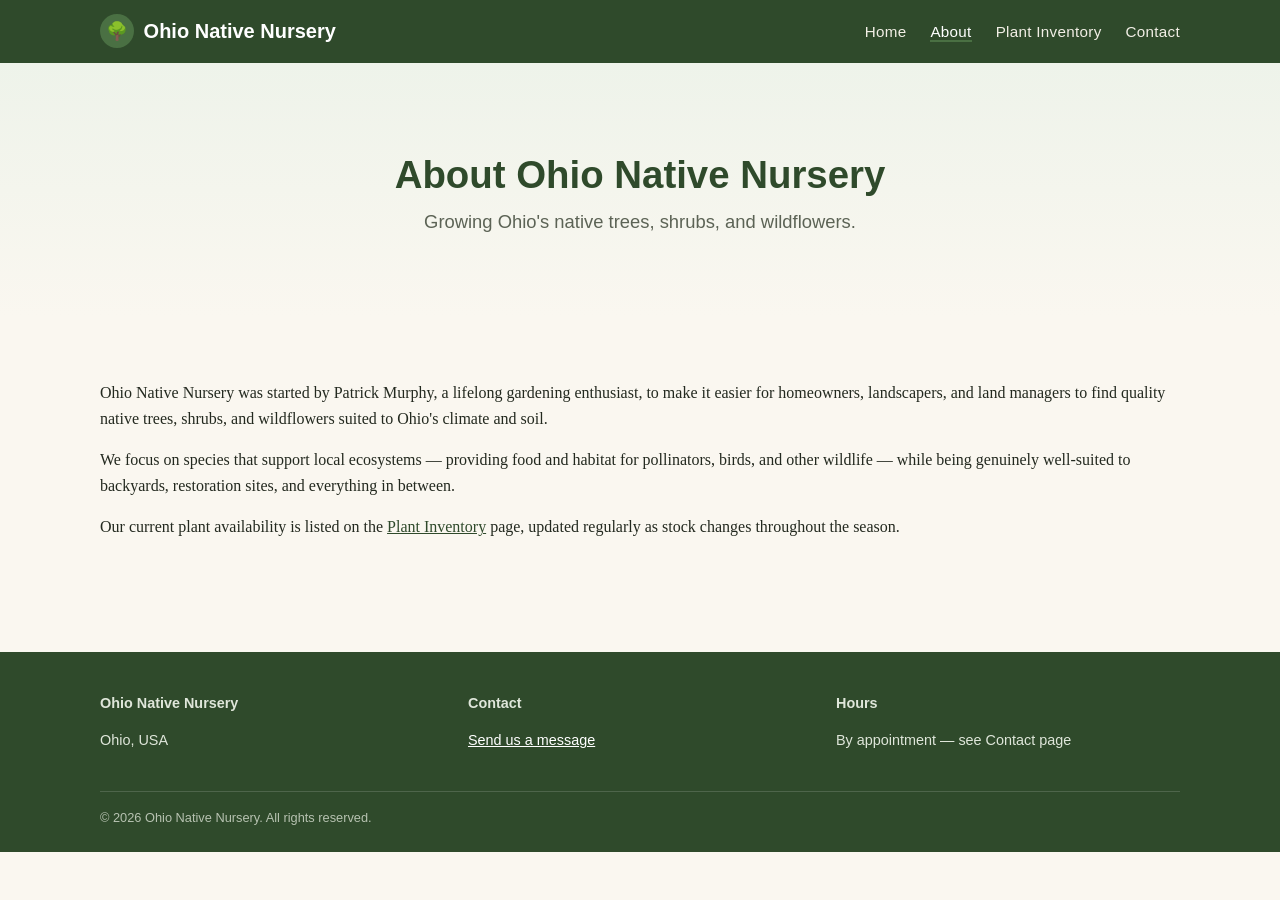
==== about/index.html @ 3f19ba29 "Scaffold static site to replace WordPress on ohionativenursery.com Home/About/Plants/Contact pages, " ====
<!DOCTYPE html>
<html lang="en">
<head>
<meta charset="UTF-8">
<meta name="viewport" content="width=device-width, initial-scale=1.0">
<title>About | Ohio Native Nursery</title>
<meta name="description" content="Learn about Ohio Native Nursery, a grower of native Ohio trees, shrubs, and wildflowers.">
<link rel="canonical" href="https://ohionativenursery.com/about/">
<link rel="stylesheet" href="/css/styles.css">
</head>
<body>
<header class="site-header">
  <div class="container">
    <a class="brand" href="/">
      <span class="brand-mark" aria-hidden="true">🌳</span>
      Ohio Native Nursery
    </a>
    <nav class="main-nav" aria-label="Primary">
      <ul>
        <li><a href="/">Home</a></li>
        <li><a href="/about/" aria-current="page">About</a></li>
        <li><a href="/plants/">Plant Inventory</a></li>
        <li><a href="/contact/">Contact</a></li>
      </ul>
    </nav>
  </div>
</header>

<main>
  <section class="hero">
    <div class="container">
      <h1>About Ohio Native Nursery</h1>
      <p class="tagline">Growing Ohio's native trees, shrubs, and wildflowers.</p>
    </div>
  </section>

  <section class="section">
    <div class="container">
      <!-- TODO: replace this block with the real About copy from your WordPress export -->
      <p>Ohio Native Nursery was started by Patrick Murphy, a lifelong gardening enthusiast, to make it easier for homeowners, landscapers, and land managers to find quality native trees, shrubs, and wildflowers suited to Ohio's climate and soil.</p>
      <p>We focus on species that support local ecosystems — providing food and habitat for pollinators, birds, and other wildlife — while being genuinely well-suited to backyards, restoration sites, and everything in between.</p>
      <p>Our current plant availability is listed on the <a href="/plants/">Plant Inventory</a> page, updated regularly as stock changes throughout the season.</p>
    </div>
  </section>
</main>

<footer class="site-footer">
  <div class="container">
    <div class="footer-grid">
      <div>
        <strong>Ohio Native Nursery</strong>
        <p>Ohio, USA</p>
      </div>
      <div>
        <strong>Contact</strong>
        <p><a href="/contact/">Send us a message</a></p>
      </div>
      <div>
        <strong>Hours</strong>
        <p>By appointment — see Contact page</p>
      </div>
    </div>
    <div class="footer-bottom">
      &copy; <span id="year"></span> Ohio Native Nursery. All rights reserved.
    </div>
  </div>
</footer>
<script>document.getElementById('year').textContent = new Date().getFullYear();</script>
</body>
</html>
---- css/styles.css ----
/* Ohio Native Nursery — shared stylesheet */

:root {
  --green-dark: #2f4a2b;
  --green: #4a7043;
  --green-light: #eef3ea;
  --brown: #6b4a2f;
  --cream: #faf7f0;
  --ink: #23291f;
  --muted: #5c6355;
  --max-width: 1120px;
}

* { box-sizing: border-box; }

html { scroll-behavior: smooth; }

body {
  margin: 0;
  font-family: "Georgia", "Times New Roman", serif;
  color: var(--ink);
  background: var(--cream);
  line-height: 1.6;
}

h1, h2, h3, h4 {
  font-family: "Helvetica Neue", Arial, sans-serif;
  color: var(--green-dark);
  line-height: 1.25;
}

a { color: var(--green-dark); }
a:hover { color: var(--green); }

img { max-width: 100%; display: block; }

.container {
  max-width: var(--max-width);
  margin: 0 auto;
  padding: 0 1.25rem;
}

/* Header / nav */
.site-header {
  background: var(--green-dark);
  color: #fff;
  position: sticky;
  top: 0;
  z-index: 50;
}

.site-header .container {
  display: flex;
  align-items: center;
  justify-content: space-between;
  padding-top: 0.9rem;
  padding-bottom: 0.9rem;
}

.brand {
  display: flex;
  align-items: center;
  gap: 0.6rem;
  color: #fff;
  text-decoration: none;
  font-family: "Helvetica Neue", Arial, sans-serif;
  font-weight: 700;
  font-size: 1.25rem;
}

.brand-mark {
  width: 34px;
  height: 34px;
  border-radius: 50%;
  background: var(--green);
  display: inline-flex;
  align-items: center;
  justify-content: center;
  font-size: 1.1rem;
}

.main-nav ul {
  list-style: none;
  display: flex;
  gap: 1.5rem;
  margin: 0;
  padding: 0;
}

.main-nav a {
  color: #f2efe6;
  text-decoration: none;
  font-family: "Helvetica Neue", Arial, sans-serif;
  font-size: 0.95rem;
  letter-spacing: 0.02em;
}

.main-nav a[aria-current="page"],
.main-nav a:hover {
  color: #fff;
  border-bottom: 2px solid var(--green);
}

.nav-toggle {
  display: none;
}

/* Hero */
.hero {
  background: linear-gradient(180deg, var(--green-light) 0%, var(--cream) 100%);
  padding: 3.5rem 0;
  text-align: center;
}

.hero h1 {
  font-size: 2.4rem;
  margin-bottom: 0.5rem;
}

.hero p.tagline {
  font-family: "Helvetica Neue", Arial, sans-serif;
  color: var(--muted);
  font-size: 1.15rem;
  max-width: 640px;
  margin: 0 auto 1.5rem;
}

.button {
  display: inline-block;
  background: var(--green);
  color: #fff;
  text-decoration: none;
  padding: 0.75rem 1.6rem;
  border-radius: 4px;
  font-family: "Helvetica Neue", Arial, sans-serif;
  font-weight: 600;
  border: none;
  cursor: pointer;
  font-size: 1rem;
}

.button:hover { background: var(--green-dark); color: #fff; }

.button.secondary {
  background: transparent;
  color: var(--green-dark);
  border: 2px solid var(--green-dark);
}

/* Sections */
.section {
  padding: 3rem 0;
}

.section.alt {
  background: var(--green-light);
}

.section h2 {
  font-size: 1.8rem;
  margin-bottom: 1rem;
}

.grid {
  display: grid;
  grid-template-columns: repeat(auto-fit, minmax(240px, 1fr));
  gap: 1.5rem;
  margin-top: 1.5rem;
}

.card {
  background: #fff;
  border: 1px solid #e3ddcd;
  border-radius: 8px;
  padding: 1.5rem;
}

.card h3 {
  margin-top: 0;
  font-size: 1.15rem;
}

/* Inventory table */
.inventory-controls {
  display: flex;
  flex-wrap: wrap;
  gap: 0.75rem;
  margin: 1.5rem 0;
  font-family: "Helvetica Neue", Arial, sans-serif;
}

.inventory-controls input,
.inventory-controls select {
  padding: 0.5rem 0.75rem;
  border: 1px solid #ccc4ac;
  border-radius: 4px;
  font-size: 0.95rem;
  font-family: inherit;
}

.inventory-status {
  font-family: "Helvetica Neue", Arial, sans-serif;
  color: var(--muted);
  margin: 1rem 0;
}

table.inventory-table {
  width: 100%;
  border-collapse: collapse;
  background: #fff;
  font-family: "Helvetica Neue", Arial, sans-serif;
  font-size: 0.95rem;
}

table.inventory-table caption {
  text-align: left;
  font-size: 0.85rem;
  color: var(--muted);
  margin-bottom: 0.5rem;
}

table.inventory-table th,
table.inventory-table td {
  text-align: left;
  padding: 0.65rem 0.75rem;
  border-bottom: 1px solid #e3ddcd;
  vertical-align: top;
}

table.inventory-table th {
  background: var(--green-light);
  color: var(--green-dark);
  position: sticky;
  top: 64px;
}

table.inventory-table tr:hover td {
  background: #f7f5ec;
}

.badge {
  display: inline-block;
  padding: 0.15rem 0.5rem;
  border-radius: 999px;
  font-size: 0.78rem;
  font-weight: 600;
}

.badge.in-stock { background: #e3f0df; color: var(--green-dark); }
.badge.low-stock { background: #fdf1d6; color: #8a6110; }
.badge.out { background: #f6e0e0; color: #8a2f2f; }

/* Forms */
form.contact-form {
  display: grid;
  gap: 1rem;
  max-width: 560px;
  font-family: "Helvetica Neue", Arial, sans-serif;
}

form.contact-form label {
  display: block;
  font-weight: 600;
  margin-bottom: 0.3rem;
  font-size: 0.9rem;
}

form.contact-form input,
form.contact-form textarea {
  width: 100%;
  padding: 0.65rem 0.75rem;
  border: 1px solid #ccc4ac;
  border-radius: 4px;
  font-family: inherit;
  font-size: 1rem;
}

.form-note {
  font-size: 0.85rem;
  color: var(--muted);
}

/* Footer */
.site-footer {
  background: var(--green-dark);
  color: #dfe6da;
  padding: 2.5rem 0 1.5rem;
  margin-top: 3rem;
  font-family: "Helvetica Neue", Arial, sans-serif;
  font-size: 0.9rem;
}

.site-footer a { color: #fff; }

.footer-grid {
  display: grid;
  grid-template-columns: repeat(auto-fit, minmax(200px, 1fr));
  gap: 1.5rem;
  margin-bottom: 1.5rem;
}

.footer-bottom {
  border-top: 1px solid rgba(255,255,255,0.15);
  padding-top: 1rem;
  font-size: 0.8rem;
  color: #b7c2b1;
}

@media (max-width: 720px) {
  .main-nav ul { gap: 1rem; flex-wrap: wrap; }
  table.inventory-table th { position: static; }
}
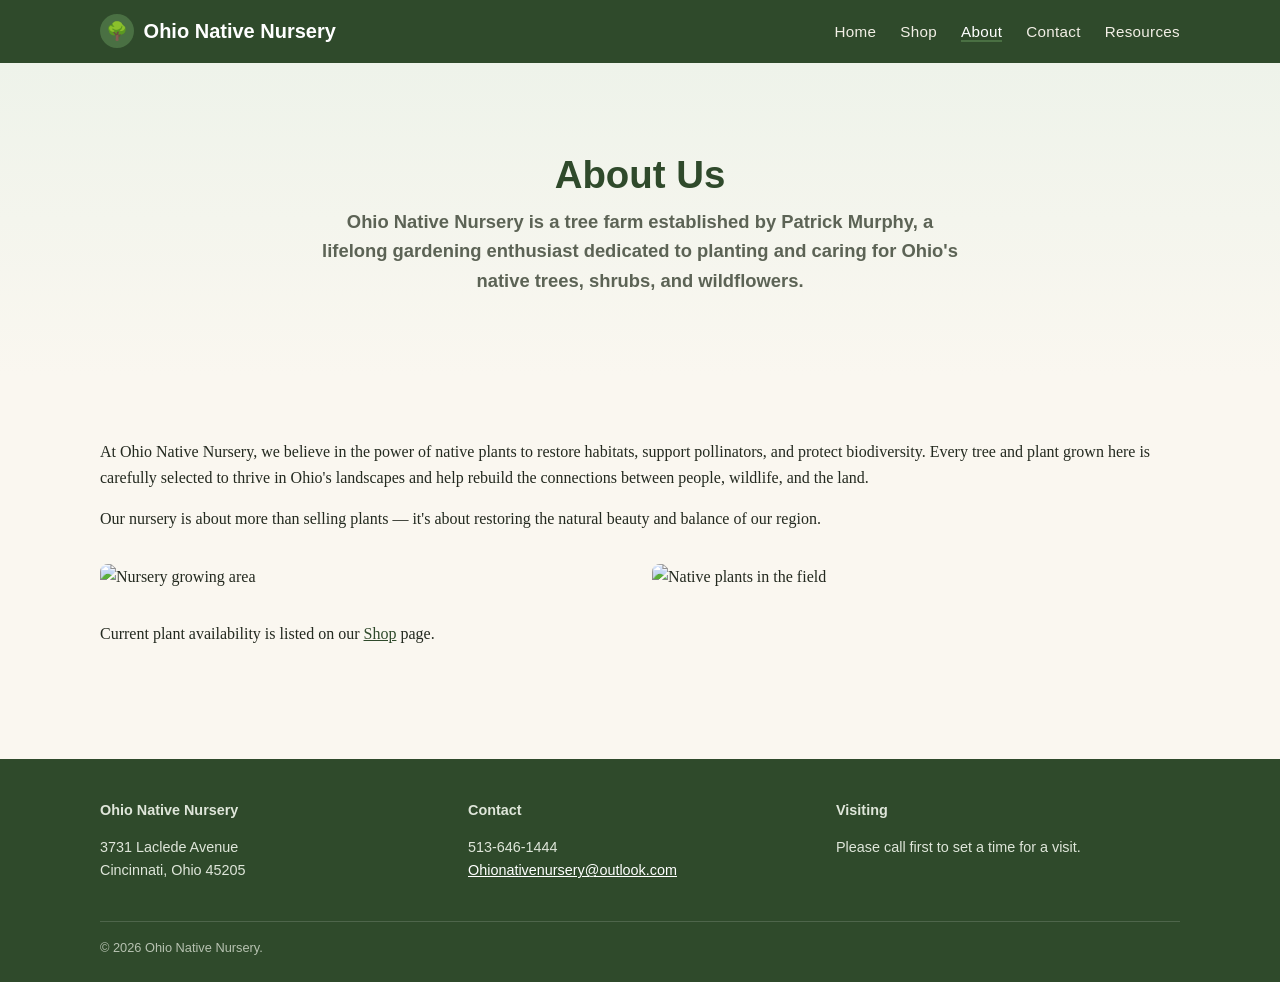
==== commit 5a5404e2: "Replace placeholder copy with real content from WordPress export Real Home/About/Contact/Shop copy, " ====
--- a/about/index.html
+++ b/about/index.html
@@ -3,8 +3,8 @@
 <head>
 <meta charset="UTF-8">
 <meta name="viewport" content="width=device-width, initial-scale=1.0">
-<title>About | Ohio Native Nursery</title>
-<meta name="description" content="Learn about Ohio Native Nursery, a grower of native Ohio trees, shrubs, and wildflowers.">
+<title>About Us | Ohio Native Nursery</title>
+<meta name="description" content="Ohio Native Nursery is a tree farm established by Patrick Murphy, dedicated to planting and caring for Ohio's native trees, shrubs, and wildflowers.">
 <link rel="canonical" href="https://ohionativenursery.com/about/">
 <link rel="stylesheet" href="/css/styles.css">
 </head>
@@ -18,9 +18,10 @@
     <nav class="main-nav" aria-label="Primary">
       <ul>
         <li><a href="/">Home</a></li>
+        <li><a href="/services/">Shop</a></li>
         <li><a href="/about/" aria-current="page">About</a></li>
-        <li><a href="/plants/">Plant Inventory</a></li>
         <li><a href="/contact/">Contact</a></li>
+        <li><a href="/resources/">Resources</a></li>
       </ul>
     </nav>
   </div>
@@ -29,17 +30,20 @@
 <main>
   <section class="hero">
     <div class="container">
-      <h1>About Ohio Native Nursery</h1>
-      <p class="tagline">Growing Ohio's native trees, shrubs, and wildflowers.</p>
+      <h1>About Us</h1>
+      <p class="tagline"><strong>Ohio Native Nursery is a tree farm established by Patrick Murphy, a lifelong gardening enthusiast dedicated to planting and caring for Ohio's native trees, shrubs, and wildflowers.</strong></p>
     </div>
   </section>
 
   <section class="section">
     <div class="container">
-      <!-- TODO: replace this block with the real About copy from your WordPress export -->
-      <p>Ohio Native Nursery was started by Patrick Murphy, a lifelong gardening enthusiast, to make it easier for homeowners, landscapers, and land managers to find quality native trees, shrubs, and wildflowers suited to Ohio's climate and soil.</p>
-      <p>We focus on species that support local ecosystems — providing food and habitat for pollinators, birds, and other wildlife — while being genuinely well-suited to backyards, restoration sites, and everything in between.</p>
-      <p>Our current plant availability is listed on the <a href="/plants/">Plant Inventory</a> page, updated regularly as stock changes throughout the season.</p>
+      <p>At Ohio Native Nursery, we believe in the power of native plants to restore habitats, support pollinators, and protect biodiversity. Every tree and plant grown here is carefully selected to thrive in Ohio's landscapes and help rebuild the connections between people, wildlife, and the land.</p>
+      <p>Our nursery is about more than selling plants — it's about restoring the natural beauty and balance of our region.</p>
+      <div class="grid" style="margin-top:2rem;">
+        <img src="/wp-content/uploads/2025/08/photo-1457530378978-8bac673b8062.avif" alt="Nursery growing area" style="border-radius:8px;">
+        <img src="/wp-content/uploads/2025/08/photo-1466692476868-aef1dfb1e735.avif" alt="Native plants in the field" style="border-radius:8px;">
+      </div>
+      <p style="margin-top:2rem;">Current plant availability is listed on our <a href="/services/">Shop</a> page.</p>
     </div>
   </section>
 </main>
@@ -49,19 +53,19 @@
     <div class="footer-grid">
       <div>
         <strong>Ohio Native Nursery</strong>
-        <p>Ohio, USA</p>
+        <p>3731 Laclede Avenue<br>Cincinnati, Ohio 45205</p>
       </div>
       <div>
         <strong>Contact</strong>
-        <p><a href="/contact/">Send us a message</a></p>
+        <p>513-646-1444<br><a href="mailto:Ohionativenursery@outlook.com">Ohionativenursery@outlook.com</a></p>
       </div>
       <div>
-        <strong>Hours</strong>
-        <p>By appointment — see Contact page</p>
+        <strong>Visiting</strong>
+        <p>Please call first to set a time for a visit.</p>
       </div>
     </div>
     <div class="footer-bottom">
-      &copy; <span id="year"></span> Ohio Native Nursery. All rights reserved.
+      &copy; <span id="year"></span> Ohio Native Nursery.
     </div>
   </div>
 </footer>
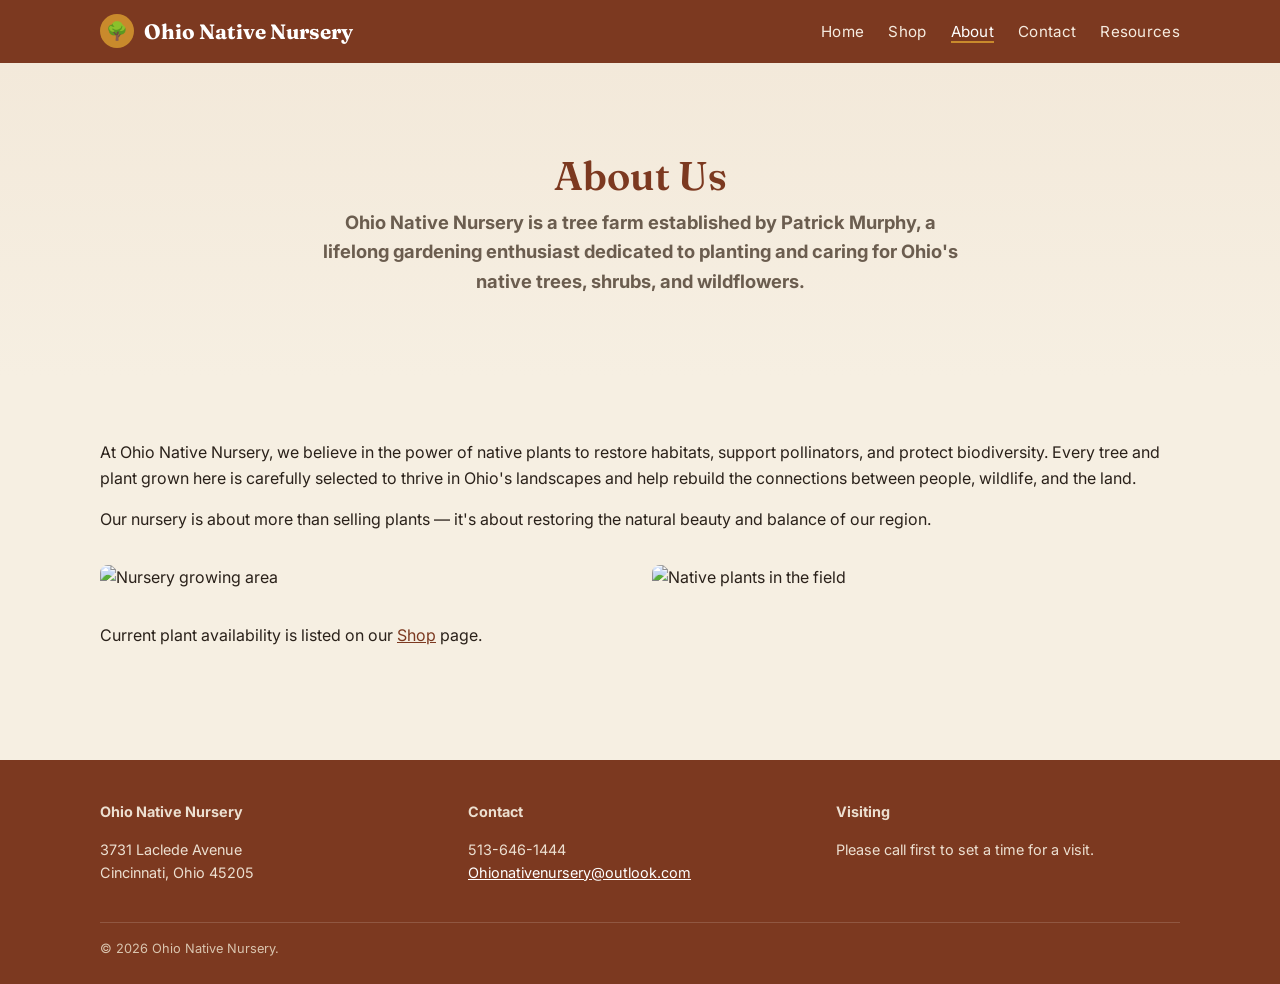
==== commit 89500bf1: "Redesign palette and typography; fix uneven homepage photo New terracotta/sand palette (was green/cr" ====
--- a/about/index.html
+++ b/about/index.html
@@ -6,6 +6,9 @@
 <title>About Us | Ohio Native Nursery</title>
 <meta name="description" content="Ohio Native Nursery is a tree farm established by Patrick Murphy, dedicated to planting and caring for Ohio's native trees, shrubs, and wildflowers.">
 <link rel="canonical" href="https://ohionativenursery.com/about/">
+<link rel="preconnect" href="https://fonts.googleapis.com">
+<link rel="preconnect" href="https://fonts.gstatic.com" crossorigin>
+<link href="https://fonts.googleapis.com/css2?family=Fraunces:ital,wght@0,600;0,700;1,500&family=Inter:wght@400;500;600;700&display=swap" rel="stylesheet">
 <link rel="stylesheet" href="/css/styles.css">
 </head>
 <body>
--- a/css/styles.css
+++ b/css/styles.css
@@ -1,14 +1,15 @@
 /* Ohio Native Nursery — shared stylesheet */
 
 :root {
-  --green-dark: #2f4a2b;
-  --green: #4a7043;
-  --green-light: #eef3ea;
-  --brown: #6b4a2f;
-  --cream: #faf7f0;
-  --ink: #23291f;
-  --muted: #5c6355;
+  --rust-dark: #7c3920;
+  --rust: #b3502e;
+  --sand-light: #f3e9da;
+  --sand: #f6efe2;
+  --ink: #2a211a;
+  --muted: #6b5d4f;
+  --gold: #c98a2c;
   --max-width: 1120px;
+  --header-height: 64px;
 }
 
 * { box-sizing: border-box; }
@@ -17,20 +18,21 @@
 
 body {
   margin: 0;
-  font-family: "Georgia", "Times New Roman", serif;
+  font-family: "Inter", -apple-system, BlinkMacSystemFont, "Segoe UI", Roboto, sans-serif;
   color: var(--ink);
-  background: var(--cream);
+  background: var(--sand);
   line-height: 1.6;
 }
 
 h1, h2, h3, h4 {
-  font-family: "Helvetica Neue", Arial, sans-serif;
-  color: var(--green-dark);
-  line-height: 1.25;
-}
-
-a { color: var(--green-dark); }
-a:hover { color: var(--green); }
+  font-family: "Fraunces", Georgia, "Times New Roman", serif;
+  font-weight: 600;
+  color: var(--rust-dark);
+  line-height: 1.2;
+}
+
+a { color: var(--rust-dark); }
+a:hover { color: var(--rust); }
 
 img { max-width: 100%; display: block; }
 
@@ -42,7 +44,7 @@
 
 /* Header / nav */
 .site-header {
-  background: var(--green-dark);
+  background: var(--rust-dark);
   color: #fff;
   position: sticky;
   top: 0;
@@ -63,16 +65,16 @@
   gap: 0.6rem;
   color: #fff;
   text-decoration: none;
-  font-family: "Helvetica Neue", Arial, sans-serif;
+  font-family: "Fraunces", Georgia, serif;
   font-weight: 700;
-  font-size: 1.25rem;
+  font-size: 1.3rem;
 }
 
 .brand-mark {
   width: 34px;
   height: 34px;
   border-radius: 50%;
-  background: var(--green);
+  background: var(--gold);
   display: inline-flex;
   align-items: center;
   justify-content: center;
@@ -88,9 +90,8 @@
 }
 
 .main-nav a {
-  color: #f2efe6;
+  color: #f6ece0;
   text-decoration: none;
-  font-family: "Helvetica Neue", Arial, sans-serif;
   font-size: 0.95rem;
   letter-spacing: 0.02em;
 }
@@ -98,7 +99,7 @@
 .main-nav a[aria-current="page"],
 .main-nav a:hover {
   color: #fff;
-  border-bottom: 2px solid var(--green);
+  border-bottom: 2px solid var(--gold);
 }
 
 .nav-toggle {
@@ -107,18 +108,17 @@
 
 /* Hero */
 .hero {
-  background: linear-gradient(180deg, var(--green-light) 0%, var(--cream) 100%);
+  background: linear-gradient(180deg, var(--sand-light) 0%, var(--sand) 100%);
   padding: 3.5rem 0;
   text-align: center;
 }
 
 .hero h1 {
-  font-size: 2.4rem;
+  font-size: 2.5rem;
   margin-bottom: 0.5rem;
 }
 
 .hero p.tagline {
-  font-family: "Helvetica Neue", Arial, sans-serif;
   color: var(--muted);
   font-size: 1.15rem;
   max-width: 640px;
@@ -127,24 +127,23 @@
 
 .button {
   display: inline-block;
-  background: var(--green);
+  background: var(--rust);
   color: #fff;
   text-decoration: none;
   padding: 0.75rem 1.6rem;
   border-radius: 4px;
-  font-family: "Helvetica Neue", Arial, sans-serif;
   font-weight: 600;
   border: none;
   cursor: pointer;
   font-size: 1rem;
 }
 
-.button:hover { background: var(--green-dark); color: #fff; }
+.button:hover { background: var(--rust-dark); color: #fff; }
 
 .button.secondary {
   background: transparent;
-  color: var(--green-dark);
-  border: 2px solid var(--green-dark);
+  color: var(--rust-dark);
+  border: 2px solid var(--rust-dark);
 }
 
 /* Sections */
@@ -153,11 +152,11 @@
 }
 
 .section.alt {
-  background: var(--green-light);
+  background: var(--sand-light);
 }
 
 .section h2 {
-  font-size: 1.8rem;
+  font-size: 1.9rem;
   margin-bottom: 1rem;
 }
 
@@ -170,7 +169,7 @@
 
 .card {
   background: #fff;
-  border: 1px solid #e3ddcd;
+  border: 1px solid #e8dcc8;
   border-radius: 8px;
   padding: 1.5rem;
 }
@@ -186,20 +185,18 @@
   flex-wrap: wrap;
   gap: 0.75rem;
   margin: 1.5rem 0;
-  font-family: "Helvetica Neue", Arial, sans-serif;
 }
 
 .inventory-controls input,
 .inventory-controls select {
   padding: 0.5rem 0.75rem;
-  border: 1px solid #ccc4ac;
+  border: 1px solid #d6c7ab;
   border-radius: 4px;
   font-size: 0.95rem;
   font-family: inherit;
 }
 
 .inventory-status {
-  font-family: "Helvetica Neue", Arial, sans-serif;
   color: var(--muted);
   margin: 1rem 0;
 }
@@ -208,7 +205,6 @@
   width: 100%;
   border-collapse: collapse;
   background: #fff;
-  font-family: "Helvetica Neue", Arial, sans-serif;
   font-size: 0.95rem;
 }
 
@@ -223,19 +219,19 @@
 table.inventory-table td {
   text-align: left;
   padding: 0.65rem 0.75rem;
-  border-bottom: 1px solid #e3ddcd;
+  border-bottom: 1px solid #e8dcc8;
   vertical-align: top;
 }
 
 table.inventory-table th {
-  background: var(--green-light);
-  color: var(--green-dark);
+  background: var(--sand-light);
+  color: var(--rust-dark);
   position: sticky;
-  top: 64px;
+  top: var(--header-height);
 }
 
 table.inventory-table tr:hover td {
-  background: #f7f5ec;
+  background: #fbf6ee;
 }
 
 .badge {
@@ -246,7 +242,7 @@
   font-weight: 600;
 }
 
-.badge.in-stock { background: #e3f0df; color: var(--green-dark); }
+.badge.in-stock { background: #e3f0df; color: #2f4a2b; }
 .badge.low-stock { background: #fdf1d6; color: #8a6110; }
 .badge.out { background: #f6e0e0; color: #8a2f2f; }
 
@@ -255,7 +251,6 @@
   display: grid;
   gap: 1rem;
   max-width: 560px;
-  font-family: "Helvetica Neue", Arial, sans-serif;
 }
 
 form.contact-form label {
@@ -269,7 +264,7 @@
 form.contact-form textarea {
   width: 100%;
   padding: 0.65rem 0.75rem;
-  border: 1px solid #ccc4ac;
+  border: 1px solid #d6c7ab;
   border-radius: 4px;
   font-family: inherit;
   font-size: 1rem;
@@ -282,11 +277,10 @@
 
 /* Footer */
 .site-footer {
-  background: var(--green-dark);
-  color: #dfe6da;
+  background: var(--rust-dark);
+  color: #ecdfd0;
   padding: 2.5rem 0 1.5rem;
   margin-top: 3rem;
-  font-family: "Helvetica Neue", Arial, sans-serif;
   font-size: 0.9rem;
 }
 
@@ -303,7 +297,7 @@
   border-top: 1px solid rgba(255,255,255,0.15);
   padding-top: 1rem;
   font-size: 0.8rem;
-  color: #b7c2b1;
+  color: #d9c4ae;
 }
 
 @media (max-width: 720px) {
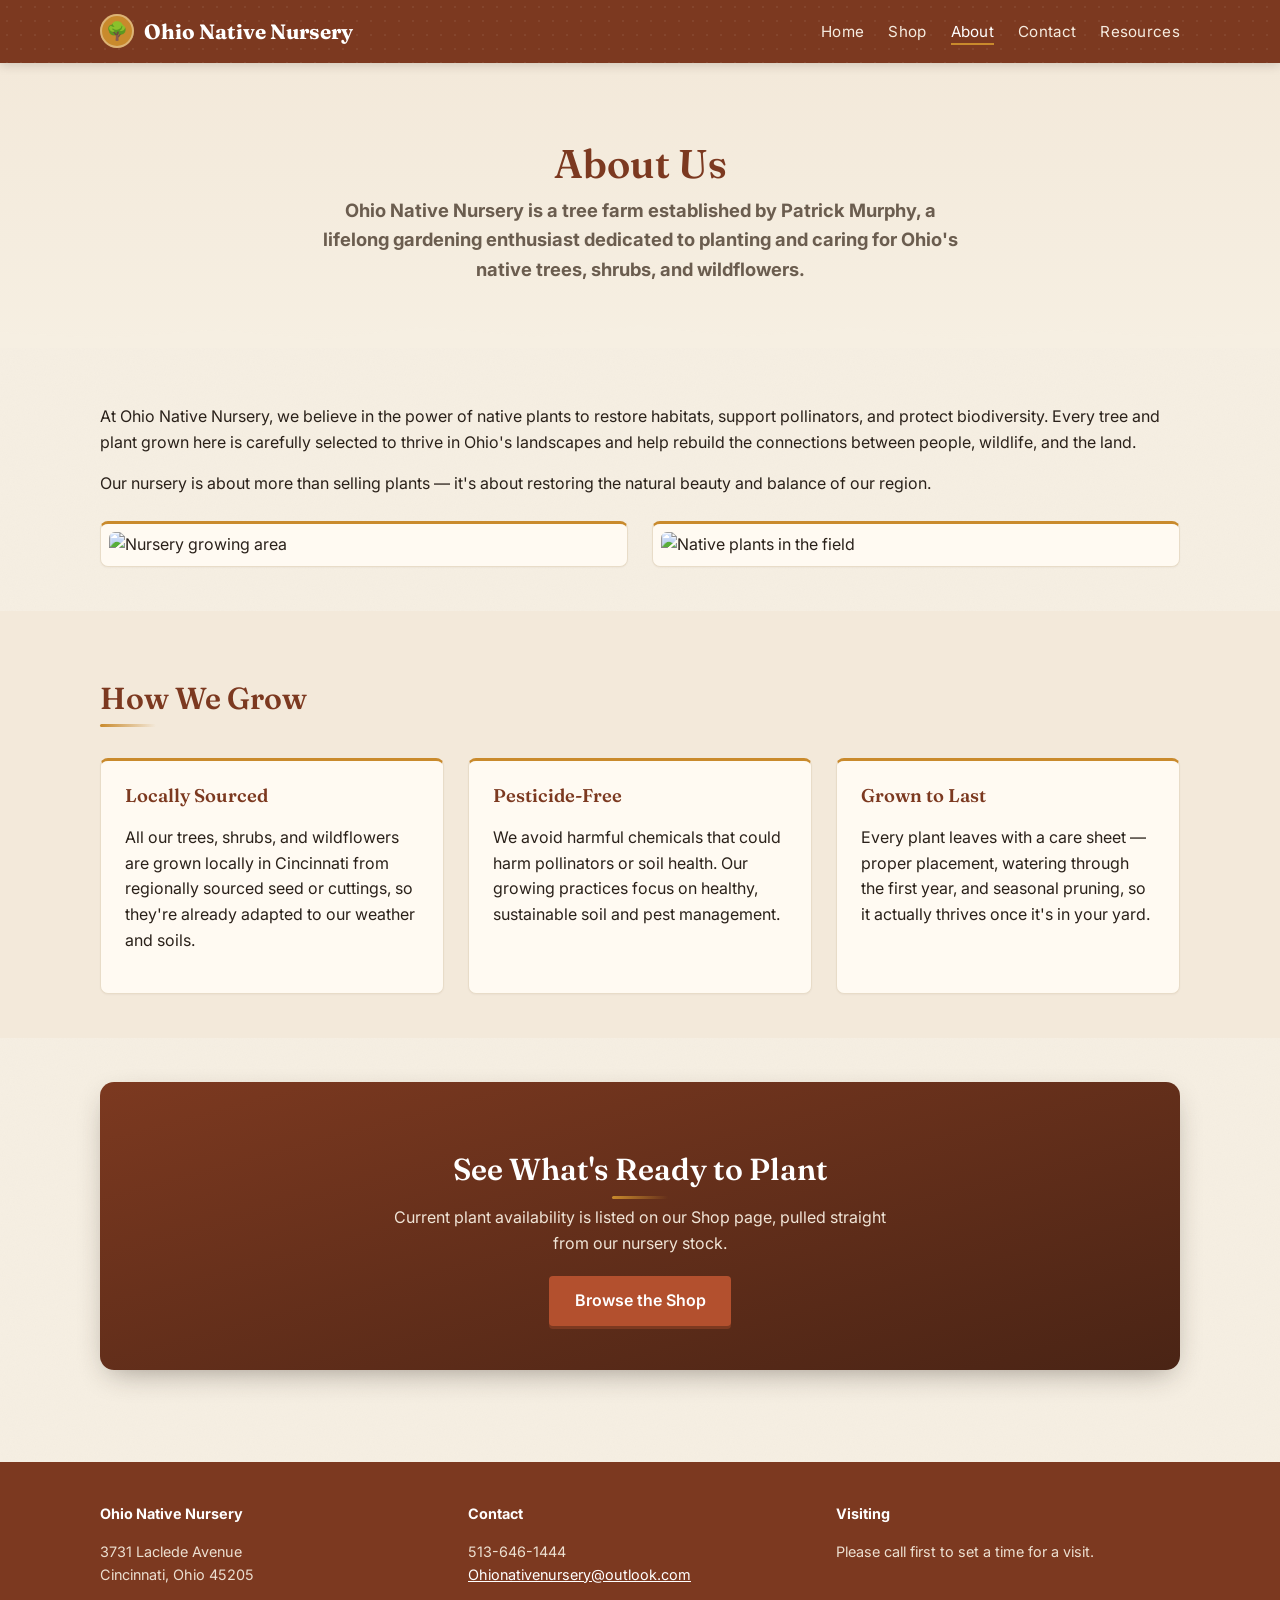
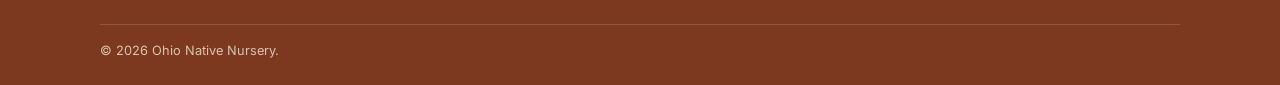
==== commit c5bd1f36: "Fix broken CTA band, sticky-header font timing bug, and design polish pass - Fixed white-on-light CT" ====
--- a/about/index.html
+++ b/about/index.html
@@ -9,7 +9,7 @@
 <link rel="preconnect" href="https://fonts.googleapis.com">
 <link rel="preconnect" href="https://fonts.gstatic.com" crossorigin>
 <link href="https://fonts.googleapis.com/css2?family=Fraunces:ital,wght@0,600;0,700;1,500&family=Inter:wght@400;500;600;700&display=swap" rel="stylesheet">
-<link rel="stylesheet" href="/css/styles.css">
+<link rel="stylesheet" href="/css/styles.css?v=2">
 </head>
 <body>
 <header class="site-header">
@@ -42,11 +42,40 @@
     <div class="container">
       <p>At Ohio Native Nursery, we believe in the power of native plants to restore habitats, support pollinators, and protect biodiversity. Every tree and plant grown here is carefully selected to thrive in Ohio's landscapes and help rebuild the connections between people, wildlife, and the land.</p>
       <p>Our nursery is about more than selling plants — it's about restoring the natural beauty and balance of our region.</p>
-      <div class="grid" style="margin-top:2rem;">
-        <img src="/wp-content/uploads/2025/08/photo-1457530378978-8bac673b8062.avif" alt="Nursery growing area" style="border-radius:8px;">
-        <img src="/wp-content/uploads/2025/08/photo-1466692476868-aef1dfb1e735.avif" alt="Native plants in the field" style="border-radius:8px;">
+      <div class="grid" style="margin-top:1.5rem;">
+        <div class="card" style="padding:0.5rem;"><img src="/wp-content/uploads/2025/08/photo-1457530378978-8bac673b8062.avif" alt="Nursery growing area" style="border-radius:6px;"></div>
+        <div class="card" style="padding:0.5rem;"><img src="/wp-content/uploads/2025/08/photo-1466692476868-aef1dfb1e735.avif" alt="Native plants in the field" style="border-radius:6px;"></div>
       </div>
-      <p style="margin-top:2rem;">Current plant availability is listed on our <a href="/services/">Shop</a> page.</p>
+    </div>
+  </section>
+
+  <section class="section alt">
+    <div class="container">
+      <h2>How We Grow</h2>
+      <div class="grid">
+        <div class="card">
+          <h3>Locally Sourced</h3>
+          <p>All our trees, shrubs, and wildflowers are grown locally in Cincinnati from regionally sourced seed or cuttings, so they're already adapted to our weather and soils.</p>
+        </div>
+        <div class="card">
+          <h3>Pesticide-Free</h3>
+          <p>We avoid harmful chemicals that could harm pollinators or soil health. Our growing practices focus on healthy, sustainable soil and pest management.</p>
+        </div>
+        <div class="card">
+          <h3>Grown to Last</h3>
+          <p>Every plant leaves with a care sheet — proper placement, watering through the first year, and seasonal pruning, so it actually thrives once it's in your yard.</p>
+        </div>
+      </div>
+    </div>
+  </section>
+
+  <section class="section">
+    <div class="container">
+      <div class="band-dark">
+        <h2>See What's Ready to Plant</h2>
+        <p style="color:#f0e4d6;max-width:520px;margin:0 auto 1.25rem;">Current plant availability is listed on our Shop page, pulled straight from our nursery stock.</p>
+        <a class="button" href="/services/">Browse the Shop</a>
+      </div>
     </div>
   </section>
 </main>
--- a/css/styles.css
+++ b/css/styles.css
@@ -8,6 +8,7 @@
   --ink: #2a211a;
   --muted: #6b5d4f;
   --gold: #c98a2c;
+  --cream: #fffaf2;
   --max-width: 1120px;
   --header-height: 64px;
 }
@@ -20,7 +21,11 @@
   margin: 0;
   font-family: "Inter", -apple-system, BlinkMacSystemFont, "Segoe UI", Roboto, sans-serif;
   color: var(--ink);
-  background: var(--sand);
+  background-color: var(--sand);
+  /* A faint paper-grain texture so flat color areas read as material rather
+     than bare CSS color — subtle enough to not show up in a screenshot
+     thumbnail, but gives the page a bit of tooth up close. */
+  background-image: url("data:image/svg+xml,%3Csvg xmlns='http://www.w3.org/2000/svg' width='120' height='120'%3E%3Cfilter id='n'%3E%3CfeTurbulence type='fractalNoise' baseFrequency='0.9' numOctaves='2' stitchTiles='stitch'/%3E%3CfeColorMatrix type='saturate' values='0'/%3E%3C/filter%3E%3Crect width='100%25' height='100%25' filter='url(%23n)' opacity='0.035'/%3E%3C/svg%3E");
   line-height: 1.6;
 }
 
@@ -45,10 +50,14 @@
 /* Header / nav */
 .site-header {
   background: var(--rust-dark);
+  background-image:
+    radial-gradient(rgba(255,255,255,0.06) 1px, transparent 1px);
+  background-size: 14px 14px;
   color: #fff;
   position: sticky;
   top: 0;
   z-index: 50;
+  box-shadow: 0 2px 10px rgba(42,33,26,0.18);
 }
 
 .site-header .container {
@@ -79,6 +88,7 @@
   align-items: center;
   justify-content: center;
   font-size: 1.1rem;
+  box-shadow: inset 0 0 0 2px rgba(255,255,255,0.35);
 }
 
 .main-nav ul {
@@ -94,12 +104,14 @@
   text-decoration: none;
   font-size: 0.95rem;
   letter-spacing: 0.02em;
+  padding-bottom: 2px;
+  border-bottom: 2px solid transparent;
 }
 
 .main-nav a[aria-current="page"],
 .main-nav a:hover {
   color: #fff;
-  border-bottom: 2px solid var(--gold);
+  border-bottom-color: var(--gold);
 }
 
 .nav-toggle {
@@ -108,9 +120,27 @@
 
 /* Hero */
 .hero {
+  position: relative;
   background: linear-gradient(180deg, var(--sand-light) 0%, var(--sand) 100%);
-  padding: 3.5rem 0;
+  background-image:
+    linear-gradient(180deg, var(--sand-light) 0%, var(--sand) 100%),
+    radial-gradient(rgba(124,57,32,0.07) 1.5px, transparent 1.5px);
+  background-size: auto, 22px 22px;
+  padding: 2.75rem 0 2.5rem;
   text-align: center;
+  overflow: hidden;
+}
+
+.hero::after {
+  /* Soft organic edge instead of a hard horizontal line into the next block */
+  content: "";
+  position: absolute;
+  left: 0;
+  right: 0;
+  bottom: -1px;
+  height: 28px;
+  background: var(--sand);
+  clip-path: polygon(0% 100%, 100% 100%, 100% 40%, 92% 60%, 83% 30%, 75% 65%, 67% 20%, 58% 55%, 50% 15%, 42% 55%, 33% 20%, 25% 65%, 17% 30%, 8% 60%, 0% 40%);
 }
 
 .hero h1 {
@@ -123,6 +153,22 @@
   font-size: 1.15rem;
   max-width: 640px;
   margin: 0 auto 1.5rem;
+}
+
+.eyebrow {
+  display: inline-flex;
+  align-items: center;
+  gap: 0.4rem;
+  text-transform: uppercase;
+  font-weight: 600;
+  font-size: 0.8rem;
+  letter-spacing: 0.08em;
+  color: var(--rust-dark);
+  background: rgba(201,138,44,0.14);
+  border: 1px solid rgba(201,138,44,0.35);
+  padding: 0.3rem 0.8rem;
+  border-radius: 999px;
+  margin-bottom: 1rem;
 }
 
 .button {
@@ -136,19 +182,37 @@
   border: none;
   cursor: pointer;
   font-size: 1rem;
-}
-
-.button:hover { background: var(--rust-dark); color: #fff; }
+  box-shadow: 0 3px 0 var(--rust-dark);
+  transition: transform 0.12s ease, box-shadow 0.12s ease;
+}
+
+.button:hover {
+  background: var(--rust);
+  color: #fff;
+  transform: translateY(-1px);
+  box-shadow: 0 4px 0 var(--rust-dark);
+}
+
+.button:active {
+  transform: translateY(1px);
+  box-shadow: 0 2px 0 var(--rust-dark);
+}
 
 .button.secondary {
   background: transparent;
   color: var(--rust-dark);
   border: 2px solid var(--rust-dark);
+  box-shadow: none;
+}
+
+.button.secondary:hover {
+  background: var(--rust-dark);
+  color: #fff;
 }
 
 /* Sections */
 .section {
-  padding: 3rem 0;
+  padding: 2.75rem 0;
 }
 
 .section.alt {
@@ -157,7 +221,42 @@
 
 .section h2 {
   font-size: 1.9rem;
-  margin-bottom: 1rem;
+  margin-bottom: 0.4rem;
+  display: inline-block;
+}
+
+.section h2::after {
+  content: "";
+  display: block;
+  width: 56px;
+  height: 3px;
+  margin-top: 0.5rem;
+  background: linear-gradient(90deg, var(--gold), transparent);
+  border-radius: 2px;
+}
+
+.section > .container > p:first-of-type,
+.section h2 + p {
+  margin-top: 0.75rem;
+}
+
+/* Dark band (CTA, etc.) */
+.band-dark {
+  background: linear-gradient(165deg, var(--rust-dark), #4a2415);
+  color: #fff;
+  border-radius: 14px;
+  padding: 2.75rem 1.5rem;
+  text-align: center;
+  box-shadow: 0 10px 30px -10px rgba(42,33,26,0.45);
+}
+
+.band-dark h2 {
+  color: #fff;
+}
+
+.band-dark h2::after {
+  margin-left: auto;
+  margin-right: auto;
 }
 
 .grid {
@@ -168,10 +267,18 @@
 }
 
 .card {
-  background: #fff;
+  background: var(--cream);
   border: 1px solid #e8dcc8;
+  border-top: 3px solid var(--gold);
   border-radius: 8px;
   padding: 1.5rem;
+  box-shadow: 0 1px 2px rgba(42,33,26,0.04);
+  transition: transform 0.15s ease, box-shadow 0.15s ease;
+}
+
+.card:hover {
+  transform: translateY(-2px);
+  box-shadow: 0 10px 20px -12px rgba(42,33,26,0.25);
 }
 
 .card h3 {
@@ -184,7 +291,7 @@
   display: flex;
   flex-wrap: wrap;
   gap: 0.75rem;
-  margin: 1.5rem 0;
+  margin: 0.25rem 0 1.25rem;
 }
 
 .inventory-controls input,
@@ -194,6 +301,7 @@
   border-radius: 4px;
   font-size: 0.95rem;
   font-family: inherit;
+  background: #fff;
 }
 
 .inventory-status {
@@ -206,6 +314,7 @@
   border-collapse: collapse;
   background: #fff;
   font-size: 0.95rem;
+  box-shadow: 0 1px 3px rgba(42,33,26,0.06);
 }
 
 table.inventory-table caption {
@@ -228,6 +337,7 @@
   color: var(--rust-dark);
   position: sticky;
   top: var(--header-height);
+  box-shadow: 0 1px 0 #e0cfae;
 }
 
 table.inventory-table tr:hover td {
@@ -268,6 +378,14 @@
   border-radius: 4px;
   font-family: inherit;
   font-size: 1rem;
+  background: #fff;
+}
+
+form.contact-form input:focus,
+form.contact-form textarea:focus {
+  outline: none;
+  border-color: var(--rust);
+  box-shadow: 0 0 0 3px rgba(179,80,46,0.15);
 }
 
 .form-note {
@@ -285,6 +403,7 @@
 }
 
 .site-footer a { color: #fff; }
+.site-footer strong { color: #fff; }
 
 .footer-grid {
   display: grid;
